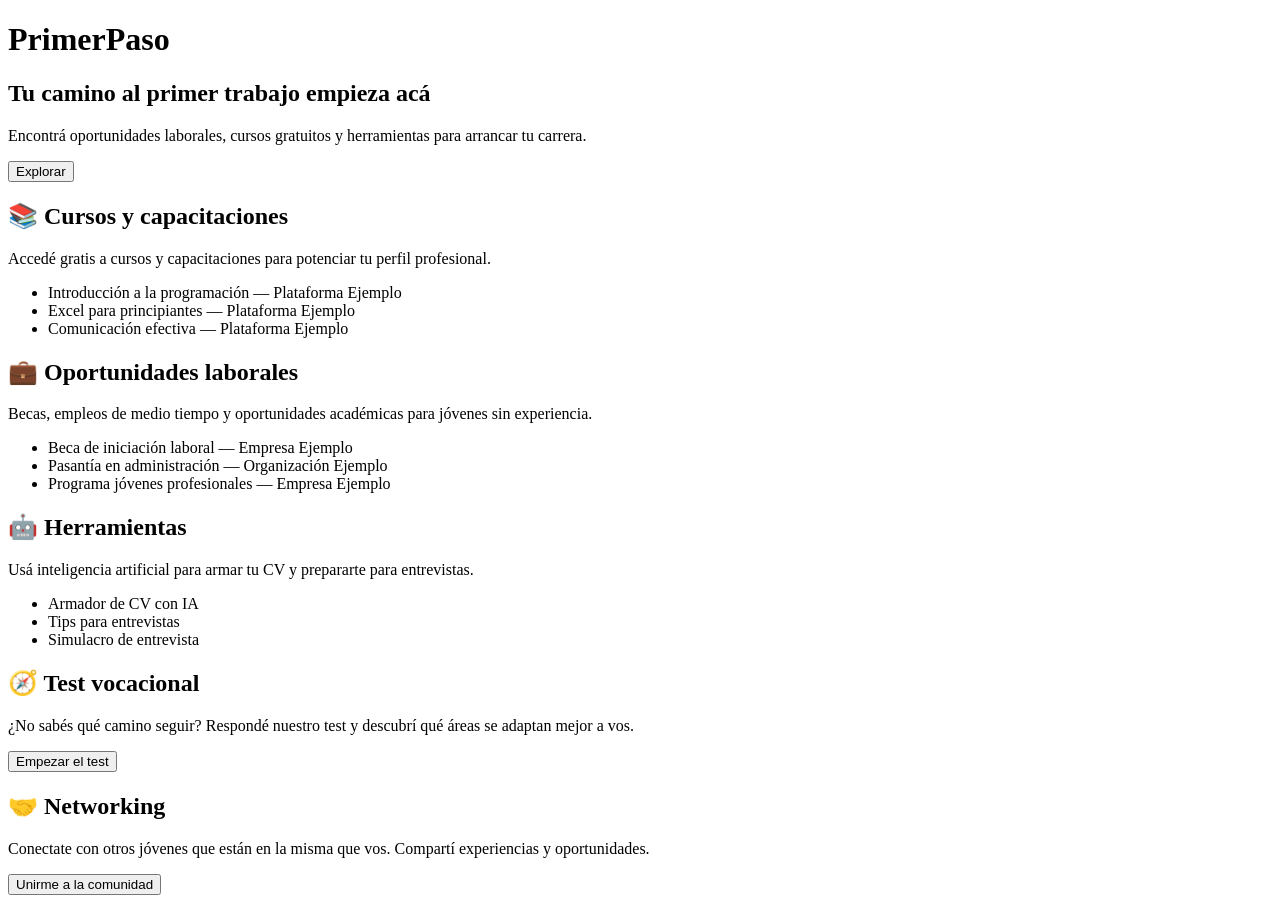
==== archivo.html @ 146c6a37 "Create initial HTML structure for PrimerPaso" ====
<!DOCTYPE html>
<html lang="es">
<head>
  <meta charset="UTF-8">
  <title>PrimerPaso</title>
  <link rel="stylesheet" href="style.css">
</head>
<body>

  <header>
    <h1>PrimerPaso</h1>
  </header>

  <main>
    <section>
      <h2>Tu camino al primer trabajo empieza acá</h2>
      <p>Encontrá oportunidades laborales, cursos gratuitos y herramientas para arrancar tu carrera.</p>
      <button>Explorar</button>
    </section>

    <section>
      <h2>📚 Cursos y capacitaciones</h2>
      <p>Accedé gratis a cursos y capacitaciones para potenciar tu perfil profesional.</p>
      <ul>
        <li>Introducción a la programación — Plataforma Ejemplo</li>
        <li>Excel para principiantes — Plataforma Ejemplo</li>
        <li>Comunicación efectiva — Plataforma Ejemplo</li>
      </ul>
    </section>

    <section>
      <h2>💼 Oportunidades laborales</h2>
      <p>Becas, empleos de medio tiempo y oportunidades académicas para jóvenes sin experiencia.</p>
      <ul>
        <li>Beca de iniciación laboral — Empresa Ejemplo</li>
        <li>Pasantía en administración — Organización Ejemplo</li>
        <li>Programa jóvenes profesionales — Empresa Ejemplo</li>
      </ul>
    </section>

    <section>
      <h2>🤖 Herramientas</h2>
      <p>Usá inteligencia artificial para armar tu CV y prepararte para entrevistas.</p>
      <ul>
        <li>Armador de CV con IA</li>
        <li>Tips para entrevistas</li>
        <li>Simulacro de entrevista</li>
      </ul>
    </section>

    <section>
      <h2>🧭 Test vocacional</h2>
      <p>¿No sabés qué camino seguir? Respondé nuestro test y descubrí qué áreas se adaptan mejor a vos.</p>
      <button>Empezar el test</button>
      <div id="pregunta-contenedor">
    <p id="texto-pregunta"><strong></strong></p>
    <div id="opciones"></div>
  </div>

  <div id="resultado" style="display:none">
    <h3>Tu perfil es...</h3>
    <p id="texto-resultado"></p>
  </div>
    </section>

    <section>
      <h2>🤝 Networking</h2>
      <p>Conectate con otros jóvenes que están en la misma que vos. Compartí experiencias y oportunidades.</p>
      <button>Unirme a la comunidad</button>
    </section>

  </main>

  <script src="script.js"></script>
</body>
</html>
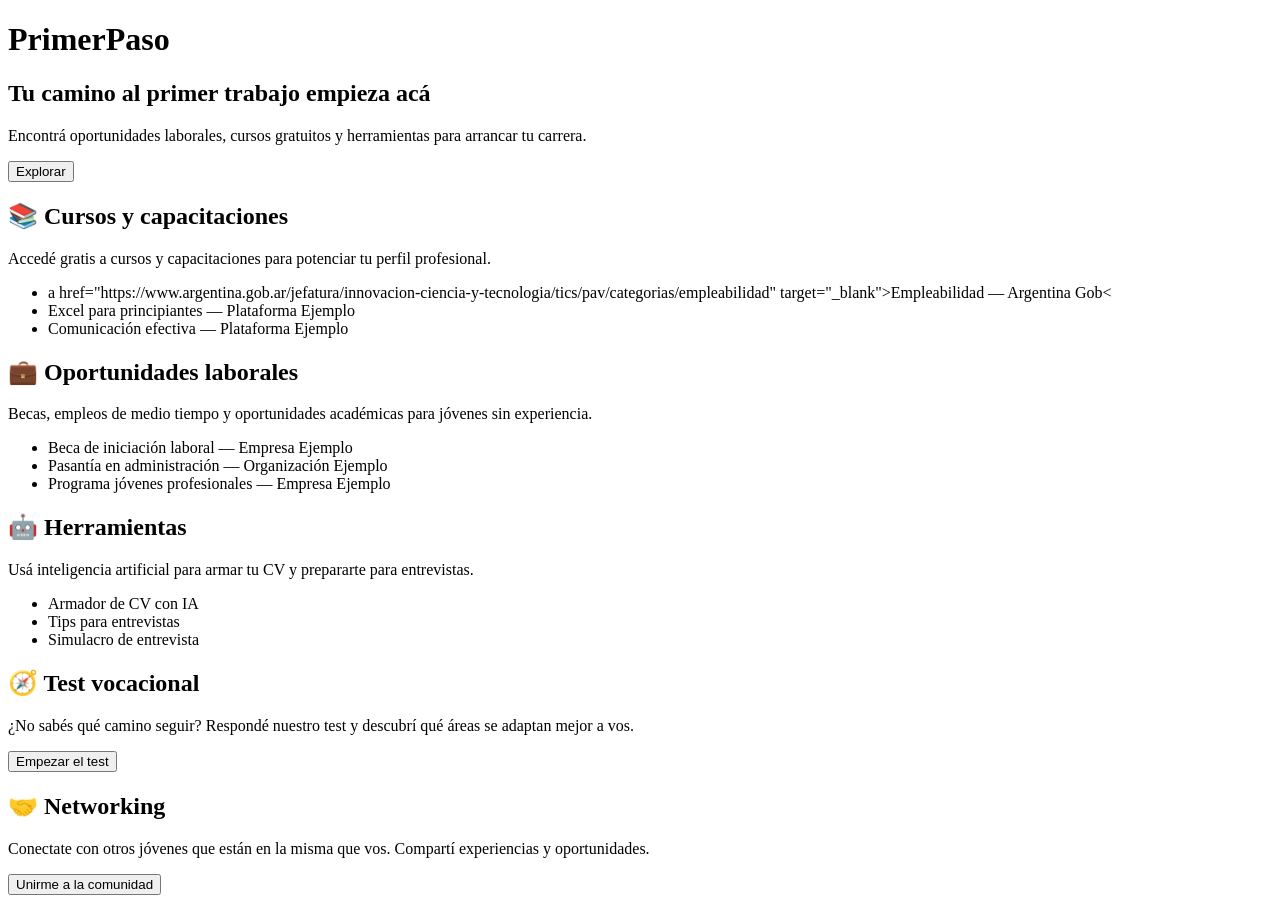
==== commit 359baf9c: "Update course link in archivo.html" ====
--- a/archivo.html
+++ b/archivo.html
@@ -22,7 +22,7 @@
       <h2>📚 Cursos y capacitaciones</h2>
       <p>Accedé gratis a cursos y capacitaciones para potenciar tu perfil profesional.</p>
       <ul>
-        <li>Introducción a la programación — Plataforma Ejemplo</li>
+        <li>a href="https://www.argentina.gob.ar/jefatura/innovacion-ciencia-y-tecnologia/tics/pav/categorias/empleabilidad" target="_blank">Empleabilidad</a> — Argentina Gob<</li>
         <li>Excel para principiantes — Plataforma Ejemplo</li>
         <li>Comunicación efectiva — Plataforma Ejemplo</li>
       </ul>
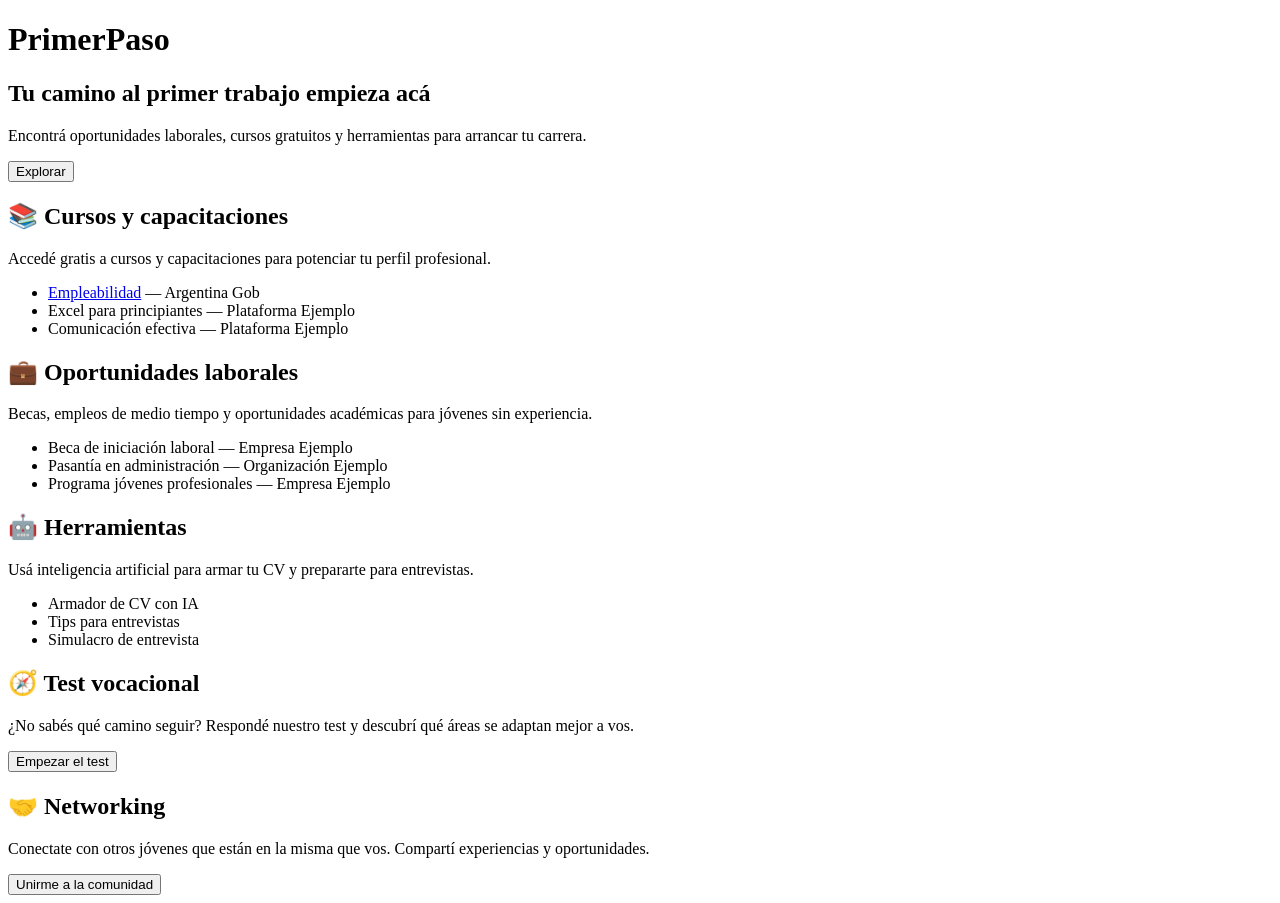
==== commit 8af241f5: "Fix HTML link formatting in archivo.html" ====
--- a/archivo.html
+++ b/archivo.html
@@ -22,7 +22,7 @@
       <h2>📚 Cursos y capacitaciones</h2>
       <p>Accedé gratis a cursos y capacitaciones para potenciar tu perfil profesional.</p>
       <ul>
-        <li>a href="https://www.argentina.gob.ar/jefatura/innovacion-ciencia-y-tecnologia/tics/pav/categorias/empleabilidad" target="_blank">Empleabilidad</a> — Argentina Gob<</li>
+       <li><a href="https://www.argentina.gob.ar/jefatura/innovacion-ciencia-y-tecnologia/tics/pav/categorias/empleabilidad" target="_blank">Empleabilidad</a> — Argentina Gob</li>
         <li>Excel para principiantes — Plataforma Ejemplo</li>
         <li>Comunicación efectiva — Plataforma Ejemplo</li>
       </ul>
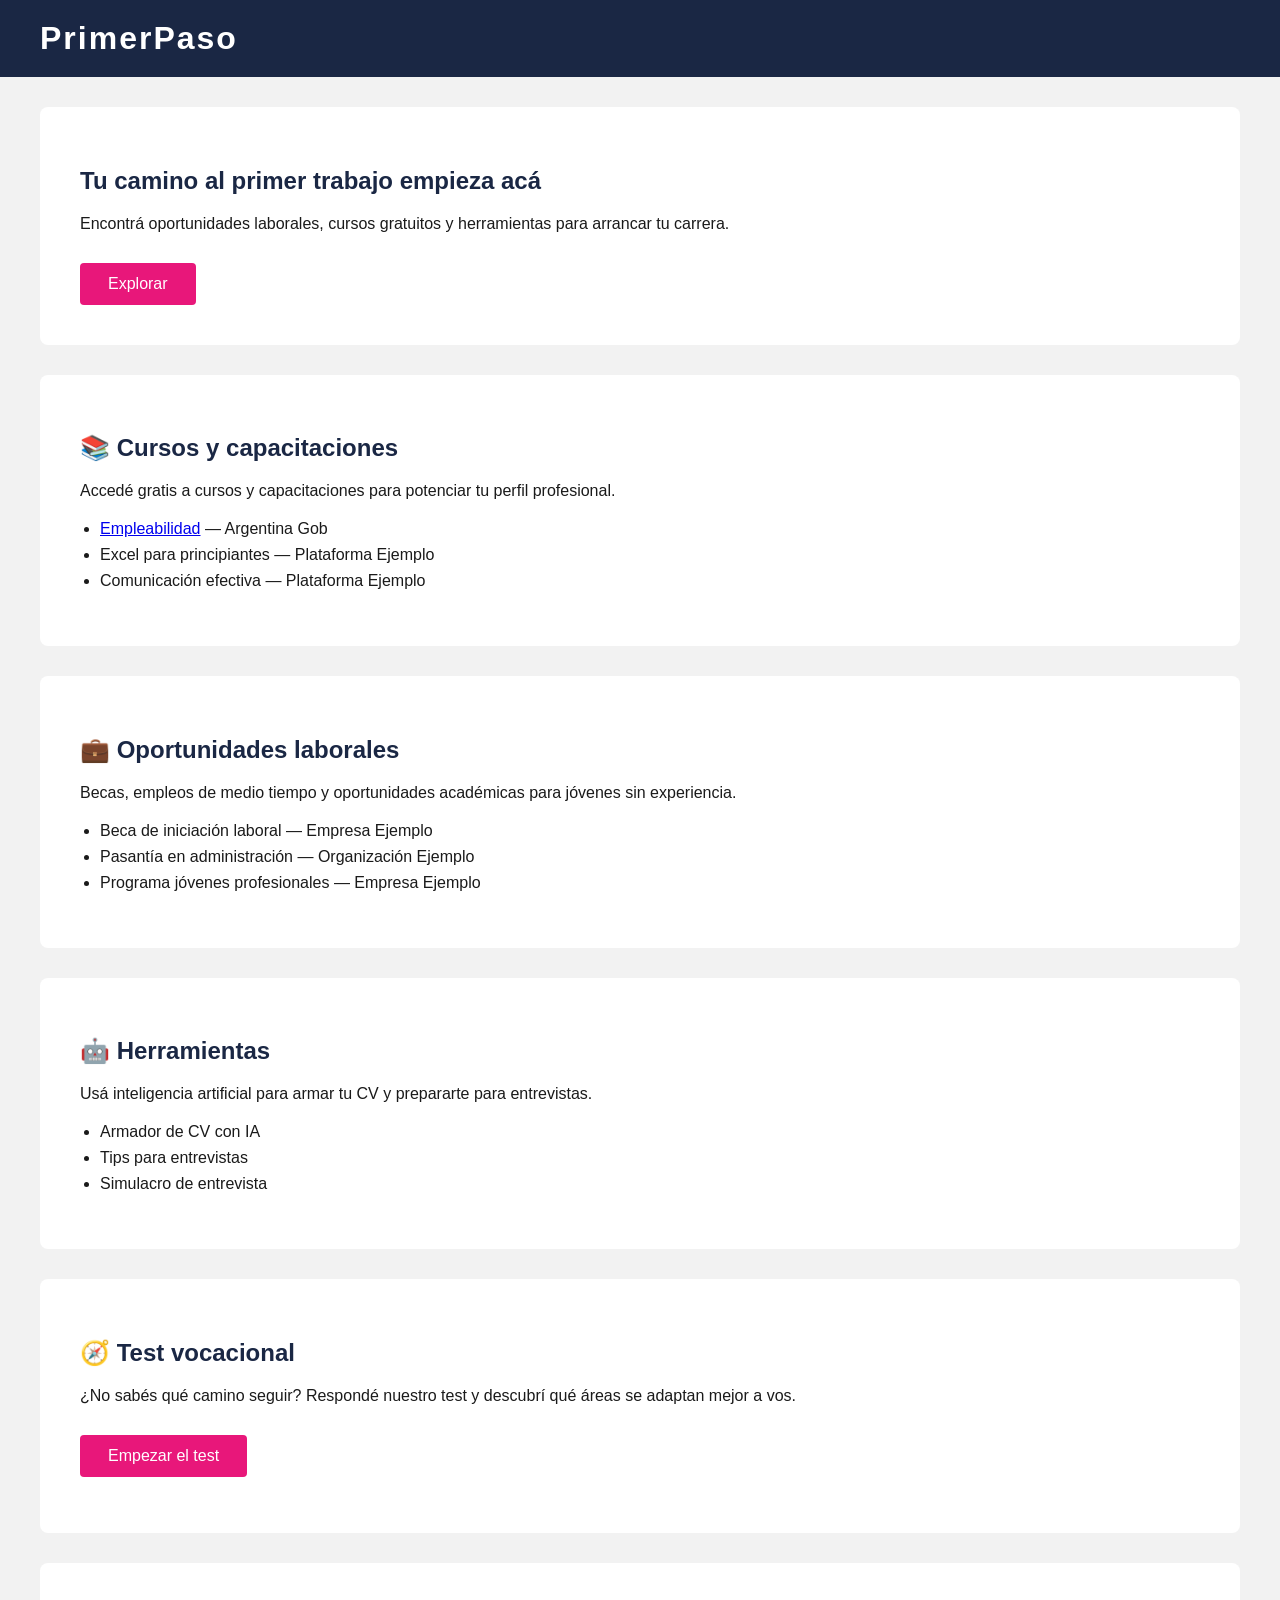
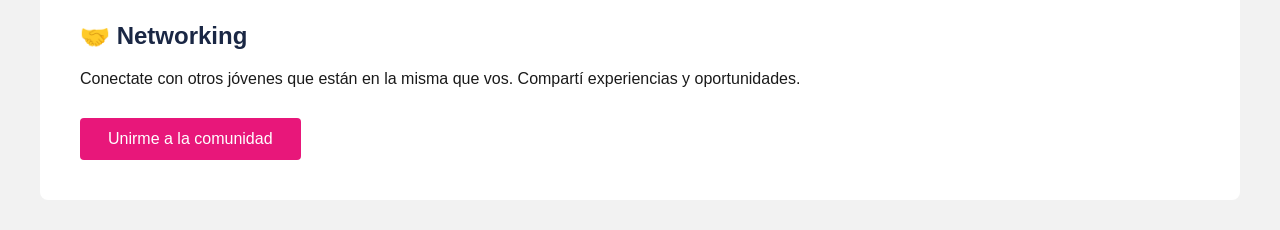
==== commit c8b87237: "Change stylesheet link from style.css to archivo.css" ====
--- a/archivo.html
+++ b/archivo.html
@@ -3,7 +3,7 @@
 <head>
   <meta charset="UTF-8">
   <title>PrimerPaso</title>
-  <link rel="stylesheet" href="style.css">
+  <link rel="stylesheet" href="archivo.css">
 </head>
 <body>
 
--- a/archivo.css
+++ b/archivo.css
@@ -0,0 +1,88 @@
+/* =====================
+   VARIABLES DE COLOR
+   ===================== */
+:root {
+  --color-primario: #1a2744;   /* azul navy oscuro */
+  --color-acento: #e8177a;     /* magenta/rosa vibrante */
+  --color-teal: #2abfab;       /* verde teal */
+  --color-gris: #f2f2f2;       /* fondo gris claro */
+  --color-texto: #1a1a1a;      /* texto oscuro */
+  --color-blanco: #ffffff;
+}
+
+/* =====================
+   BASE
+   ===================== */
+body {
+  font-family: 'Trebuchet MS', sans-serif; /* aproximación a Etna Sans Serif */
+  background-color: var(--color-gris);
+  color: var(--color-texto);
+  margin: 0;
+  padding: 0;
+}
+
+/* =====================
+   HEADER
+   ===================== */
+header {
+  background-color: var(--color-primario);
+  padding: 20px 40px;
+}
+
+header h1 {
+  color: var(--color-blanco);
+  margin: 0;
+  font-size: 2rem;
+  letter-spacing: 2px;
+}
+
+/* =====================
+   SECCIONES
+   ===================== */
+section {
+  background-color: var(--color-blanco);
+  margin: 30px 40px;
+  padding: 40px;
+  border-radius: 8px;
+}
+
+section h2 {
+  color: var(--color-primario);
+  font-size: 1.5rem;
+  margin-bottom: 10px;
+}
+
+section p {
+  color: var(--color-texto);
+  line-height: 1.6;
+}
+
+/* =====================
+   LISTAS
+   ===================== */
+ul {
+  padding-left: 20px;
+}
+
+ul li {
+  margin-bottom: 8px;
+  color: var(--color-texto);
+}
+
+/* =====================
+   BOTONES
+   ===================== */
+button {
+  background-color: var(--color-acento);
+  color: var(--color-blanco);
+  border: none;
+  padding: 12px 28px;
+  border-radius: 4px;
+  font-size: 1rem;
+  cursor: pointer;
+  margin-top: 10px;
+}
+
+button:hover {
+  background-color: var(--color-teal);
+}
